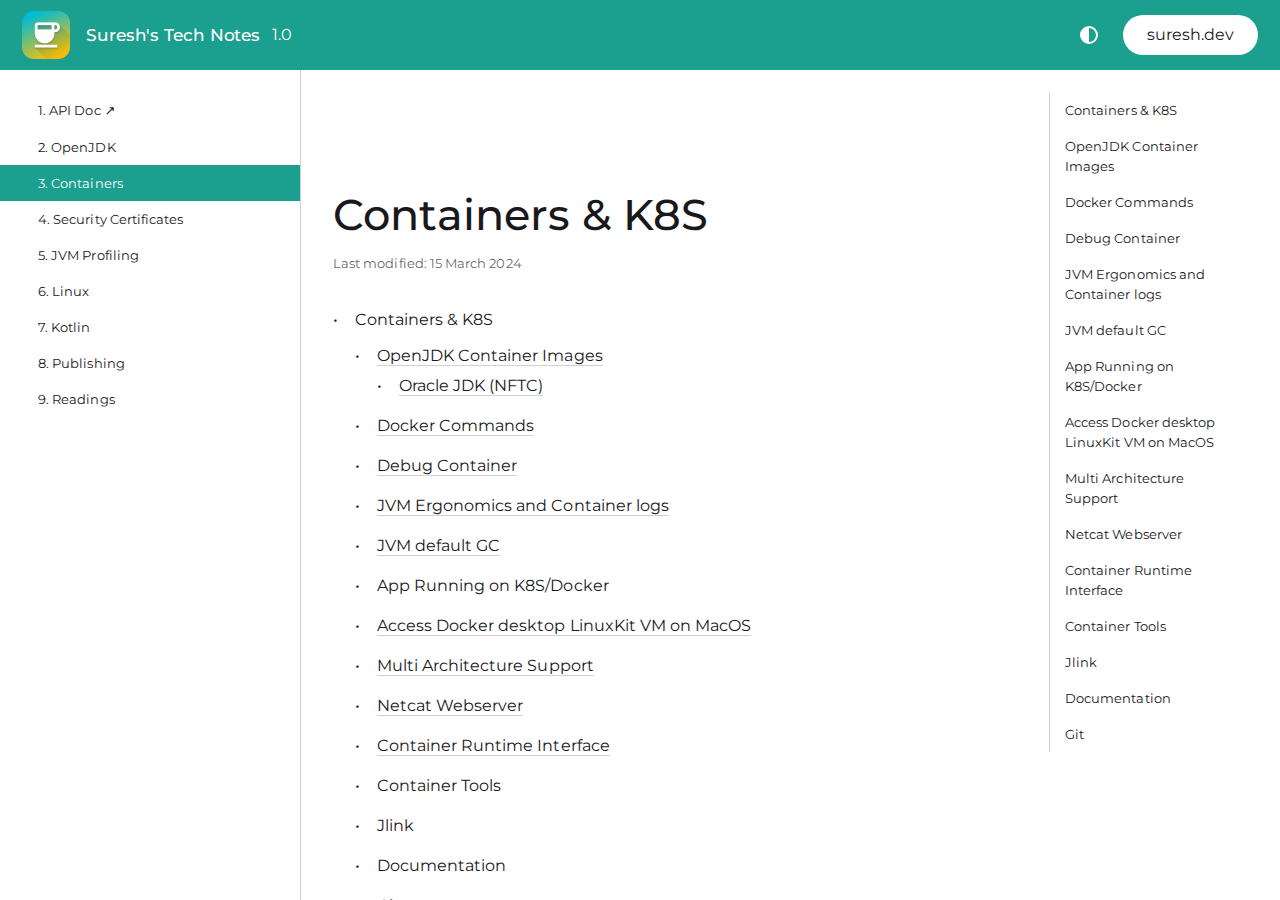
==== notes/index.html @ aa59af3f "feat: move tech notes to personal repo" ====
<!DOCTYPE html>
<html lang="en-US">
<meta charset="utf-8">
<title>You will be redirected shortly</title>
<meta http-equiv="refresh" content="0; url=containers.html">
<h1>Redirecting&hellip;</h1>
<a href="containers.html">Click here if you are not redirected.</a>
<script>location = "containers.html"</script>
</html>
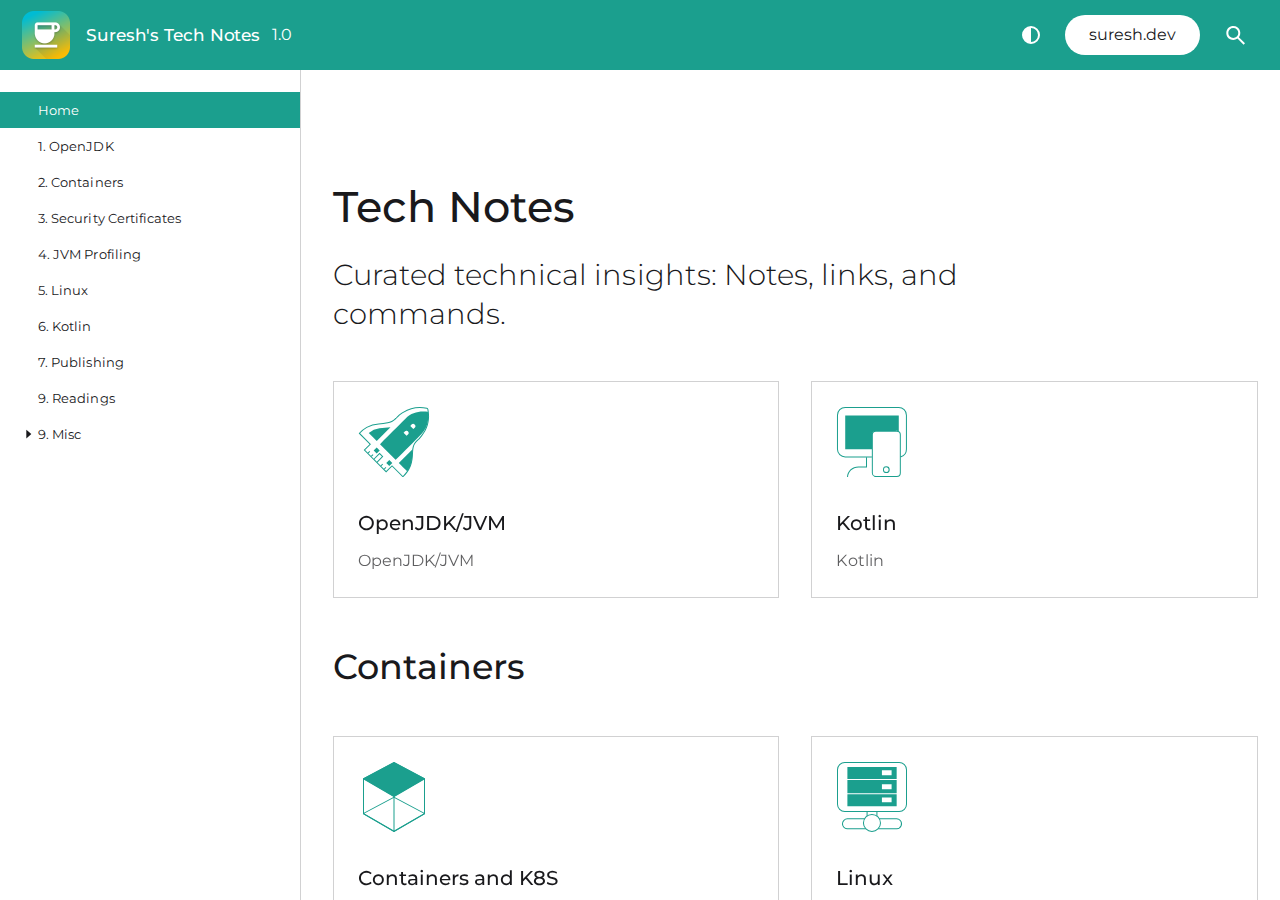
==== commit 6fc2e4ac: "✨Deployed notes!" ====
--- a/notes/index.html
+++ b/notes/index.html
@@ -2,8 +2,8 @@
 <html lang="en-US">
 <meta charset="utf-8">
 <title>You will be redirected shortly</title>
-<meta http-equiv="refresh" content="0; url=containers.html">
+<meta http-equiv="refresh" content="0; url=home.html">
 <h1>Redirecting&hellip;</h1>
-<a href="containers.html">Click here if you are not redirected.</a>
-<script>location = "containers.html"</script>
+<a href="home.html">Click here if you are not redirected.</a>
+<script>location = "home.html"</script>
 </html>
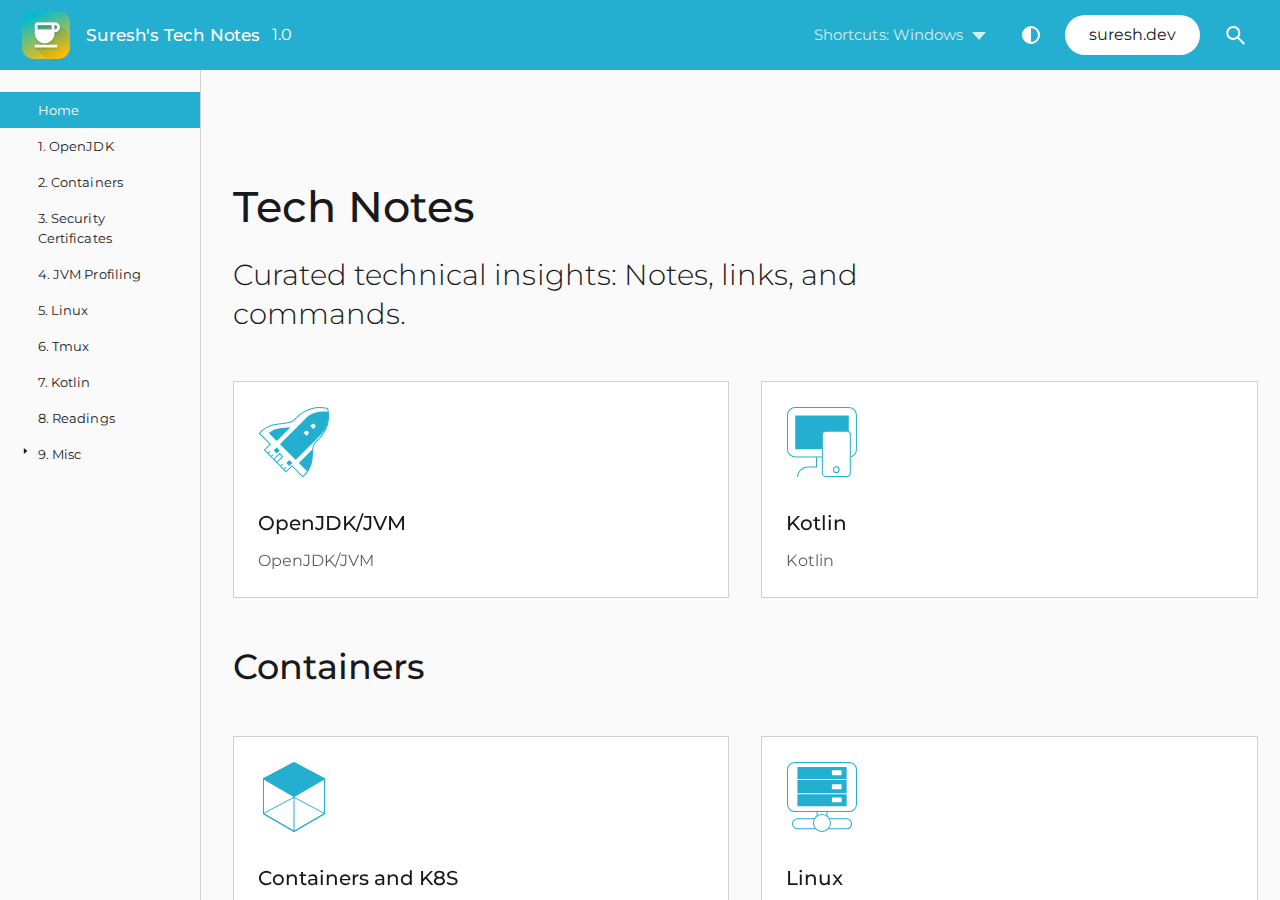
==== commit 9b3ebd31: "✨Deployed notes!" ====
--- a/notes/index.html
+++ b/notes/index.html
@@ -1,3 +1,4 @@
+
 <!DOCTYPE html>
 <html lang="en-US">
 <meta charset="utf-8">
@@ -7,3 +8,4 @@
 <a href="home.html">Click here if you are not redirected.</a>
 <script>location = "home.html"</script>
 </html>
+
